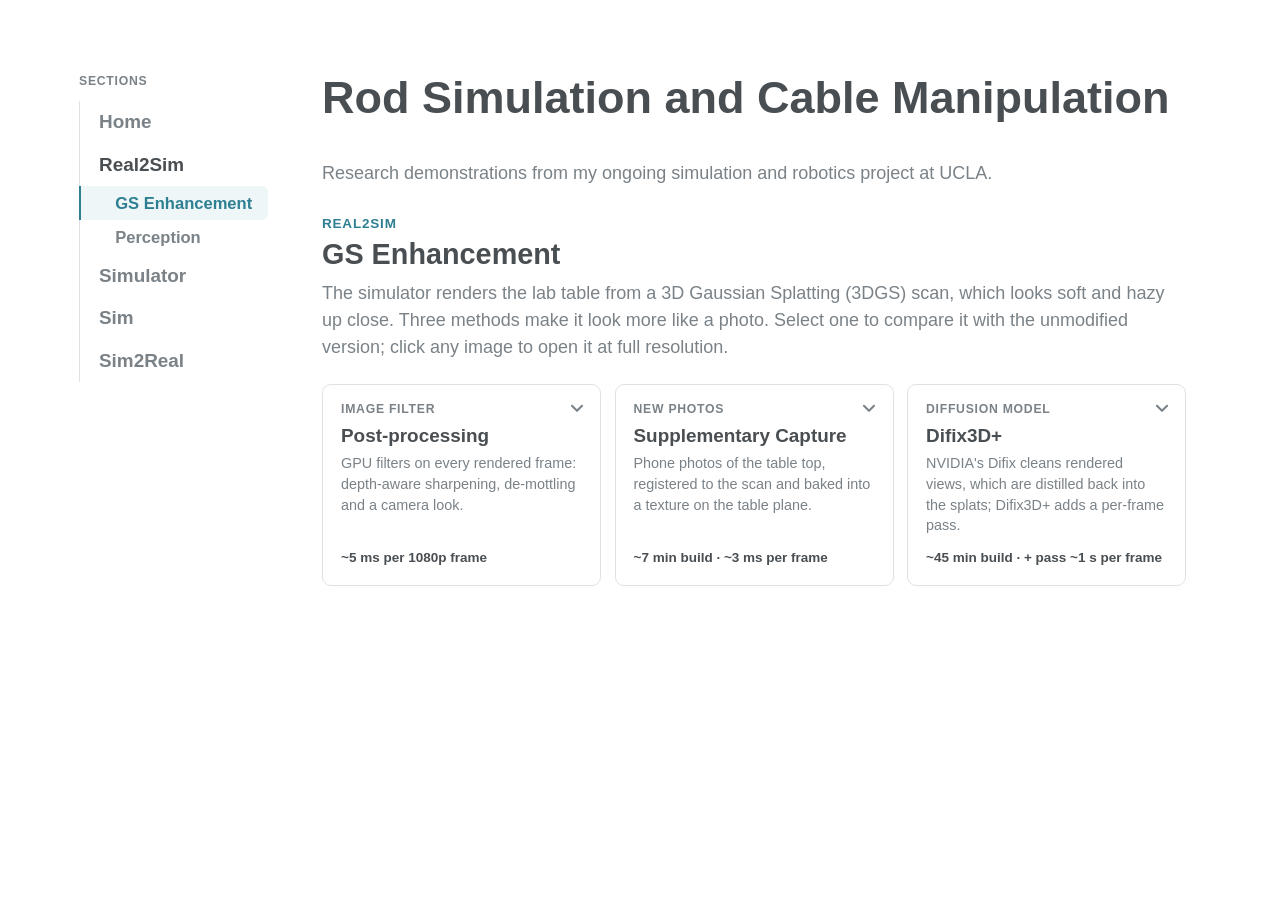
==== gs-enhancement.html @ 7d69ea5a "Perception > Track; Overview links for routing, Perception and 图片增强 Perception: all of its videos si" ====
<!doctype html>
<html lang="en">
<head>
  <meta charset="utf-8">
  <meta name="viewport" content="width=device-width, initial-scale=1">
  <title>GS Enhancement · Rod Simulation and Cable Manipulation</title>
  <meta name="description" content="Research demonstrations from an ongoing simulation and robotics project at UCLA.">
  <meta name="robots" content="noindex, nofollow">
  <link rel="icon" type="image/svg+xml" href="https://yukunethanzhou.github.io/images/favicon.svg">
  <link rel="icon" type="image/png" sizes="32x32" href="https://yukunethanzhou.github.io/images/favicon-32x32.png">
  <link rel="stylesheet" href="site.css">
  <style>
    .gs-opt__intro {
      margin: 0 0 1.25rem;
      color: var(--text-light);
    }

    .gs-opt__methods {
      display: grid;
      grid-template-columns: repeat(3, minmax(0, 1fr));
      gap: 0.75rem;
    }

    .gs-opt__method {
      position: relative;
      display: flex;
      flex-direction: column;
      align-items: flex-start;
      gap: 0.3rem;
      padding: 0.85rem 1rem 0.95rem;
      color: inherit;
      font: inherit;
      text-align: left;
      background: var(--bg);
      border: 1px solid var(--line);
      border-radius: 0.5rem;
      cursor: pointer;
      transition: border-color 0.15s ease, background-color 0.15s ease, box-shadow 0.15s ease;
    }

    .gs-opt__method:hover {
      border-color: var(--line-strong);
    }

    .gs-opt__method:focus-visible {
      outline: 2px solid var(--accent);
      outline-offset: 2px;
    }

    .gs-opt__method[aria-expanded="true"] {
      background: var(--accent-soft);
      border-color: var(--accent);
      box-shadow: inset 0 0 0 1px var(--accent);
    }

    .gs-opt__kicker {
      padding-right: 1.5rem;
      color: var(--text-light);
      font-size: 0.68rem;
      font-weight: 600;
      letter-spacing: 0.06em;
      text-transform: uppercase;
    }

    .gs-opt__name {
      font-size: 1.05rem;
      font-weight: 700;
      line-height: 1.25;
    }

    .gs-opt__desc {
      color: var(--text-light);
      font-size: 0.8rem;
      line-height: 1.45;
    }

    .gs-opt__cost {
      margin-top: auto;
      padding-top: 0.35rem;
      font-size: 0.75rem;
      font-weight: 600;
    }

    .gs-opt__chevron {
      position: absolute;
      top: 0.8rem;
      right: 0.8rem;
      width: 1rem;
      height: 1rem;
      color: var(--text-light);
      transition: transform 0.2s ease;
    }

    .gs-opt__method[aria-expanded="true"] .gs-opt__chevron {
      color: var(--accent);
      transform: rotate(180deg);
    }

    .gs-opt__panel[hidden] {
      display: none;
    }

    .gs-opt__panel h3 {
      margin: 1.75rem 0 0.5rem;
      font-size: 1.15rem;
      line-height: 1.3;
    }

    .gs-opt__lead {
      margin: 0 0 0.75rem;
      font-size: 0.9rem;
    }

    .gs-opt__facts {
      display: flex;
      flex-wrap: wrap;
      gap: 0.4rem;
      margin: 0 0 1.5rem;
      padding: 0;
      list-style: none;
    }

    .gs-opt__facts li {
      padding: 0.1rem 0.6rem;
      font-size: 0.75rem;
      border: 1px solid var(--line);
      border-radius: 999px;
    }

    .cmp {
      margin: 0 0 2rem;
    }

    .cmp__head {
      display: grid;
      grid-template-columns: repeat(var(--cols, 2), minmax(0, 1fr));
      column-gap: var(--gap, 0);
      margin-bottom: 0.4rem;
    }

    .cmp__head > span {
      padding-bottom: 0.3rem;
      font-size: 0.75rem;
      font-weight: 600;
      line-height: 1.3;
      text-align: center;
      border-bottom: 2px solid var(--accent);
    }

    .cmp__head > .is-base {
      color: var(--text-light);
      border-bottom-color: var(--line-strong);
    }

    .cmp__head--sticky {
      position: sticky;
      top: var(--sticky-offset);
      z-index: 1;
      padding-top: 0.5rem;
      background: var(--bg);
    }

    .cmp__zoom + .cmp__head {
      margin-top: 0.9rem;
    }

    .cmp__zoom {
      display: block;
      cursor: zoom-in;
    }

    .cmp__zoom img {
      display: block;
      width: 100%;
      height: auto;
      border: 1px solid var(--border);
      border-radius: 0.35rem;
      background: var(--border);
    }

    .cmp__row-title {
      margin: 1rem 0 0.35rem;
      font-size: 0.85rem;
      font-weight: 600;
    }

    .cmp figcaption {
      margin-top: 0.55rem;
      color: var(--text-light);
      font-size: 0.82rem;
      line-height: 1.45;
    }

    @media (max-width: 599px) {
      .gs-opt__methods {
        gap: 0.5rem;
      }

      .gs-opt__method {
        align-items: center;
        gap: 0.35rem;
        padding: 0.7rem 0.4rem 0.55rem;
        text-align: center;
      }

      .gs-opt__kicker,
      .gs-opt__desc,
      .gs-opt__cost {
        display: none;
      }

      .gs-opt__name {
        margin: auto 0;
        font-size: 0.85rem;
      }

      .gs-opt__chevron {
        position: static;
      }

      .cmp__head > span {
        font-size: 0.68rem;
      }
    }
  </style>
</head>
<body>
  <div class="site-bar">
    <button type="button" class="site-bar__menu" aria-controls="site-nav" aria-expanded="false" aria-label="Open sections">
      <svg viewBox="0 0 20 20" aria-hidden="true" focusable="false"><path d="M3 5.5h14M3 10h14M3 14.5h14" fill="none" stroke="currentColor" stroke-width="1.8" stroke-linecap="round"/></svg>
    </button>
    <span class="site-bar__title">GS Enhancement</span>
  </div>
  <div class="site-scrim"></div>

  <div class="standalone-project">
    <nav class="site-nav" id="site-nav" aria-label="Sections">
      <div class="site-nav__head">
        <span class="site-nav__label">Sections</span>
        <button type="button" class="site-nav__close" aria-label="Close sections">
          <svg viewBox="0 0 20 20" aria-hidden="true" focusable="false"><path d="M5 5l10 10M15 5L5 15" fill="none" stroke="currentColor" stroke-width="1.8" stroke-linecap="round"/></svg>
        </button>
      </div>
      <ul class="site-nav__list">
        <li><a class="site-nav__link" href="index.html">Home</a></li>
        <li>
          <a class="site-nav__link is-active" href="gs-enhancement.html">Real2Sim</a>
          <ul class="site-nav__sub">
            <li><a class="site-nav__link site-nav__link--sub" href="gs-enhancement.html" aria-current="page">GS Enhancement</a></li>
            <li><a class="site-nav__link site-nav__link--sub" href="perception.html">Perception</a></li>
          </ul>
        </li>
        <li><a class="site-nav__link" href="simulator.html">Simulator</a></li>
        <li><a class="site-nav__link" href="sim.html">Sim</a></li>
        <li><a class="site-nav__link" href="sim2real.html">Sim2Real</a></li>
      </ul>
    </nav>

    <main id="main">
      <header class="standalone-project__header">
        <h1>Rod Simulation and Cable Manipulation</h1>
      </header>

      <p class="media-page__intro">Research demonstrations from my ongoing simulation and robotics project at UCLA.</p>

      <section class="page-section gs-opt" id="gs-optimization" aria-labelledby="gs-opt-title">
        <p class="page-section__kicker">Real2Sim</p>
        <h2 class="page-section__title" id="gs-opt-title">GS Enhancement</h2>
        <p class="gs-opt__intro">The simulator renders the lab table from a 3D Gaussian Splatting (3DGS) scan, which looks soft and hazy up close. Three methods make it look more like a photo. Select one to compare it with the unmodified version; click any image to open it at full resolution.</p>

        <div class="gs-opt__methods">
          <button type="button" class="gs-opt__method" id="gs-opt-postfx-tab" aria-expanded="false" aria-controls="gs-opt-postfx">
            <span class="gs-opt__kicker">Image filter</span>
            <span class="gs-opt__name">Post-processing</span>
            <span class="gs-opt__desc">GPU filters on every rendered frame: depth-aware sharpening, de-mottling and a camera look.</span>
            <span class="gs-opt__cost">~5 ms per 1080p frame</span>
            <svg class="gs-opt__chevron" viewBox="0 0 16 16" aria-hidden="true" focusable="false"><path d="M3.5 6l4.5 4.5L12.5 6" fill="none" stroke="currentColor" stroke-width="1.8" stroke-linecap="round" stroke-linejoin="round"/></svg>
          </button>

          <button type="button" class="gs-opt__method" id="gs-opt-capture-tab" aria-expanded="false" aria-controls="gs-opt-capture">
            <span class="gs-opt__kicker">New photos</span>
            <span class="gs-opt__name">Supplementary Capture</span>
            <span class="gs-opt__desc">Phone photos of the table top, registered to the scan and baked into a texture on the table plane.</span>
            <span class="gs-opt__cost">~7 min build · ~3 ms per frame</span>
            <svg class="gs-opt__chevron" viewBox="0 0 16 16" aria-hidden="true" focusable="false"><path d="M3.5 6l4.5 4.5L12.5 6" fill="none" stroke="currentColor" stroke-width="1.8" stroke-linecap="round" stroke-linejoin="round"/></svg>
          </button>

          <button type="button" class="gs-opt__method" id="gs-opt-difix-tab" aria-expanded="false" aria-controls="gs-opt-difix">
            <span class="gs-opt__kicker">Diffusion model</span>
            <span class="gs-opt__name">Difix3D+</span>
            <span class="gs-opt__desc">NVIDIA's Difix cleans rendered views, which are distilled back into the splats; Difix3D+ adds a per-frame pass.</span>
            <span class="gs-opt__cost">~45 min build · + pass ~1 s per frame</span>
            <svg class="gs-opt__chevron" viewBox="0 0 16 16" aria-hidden="true" focusable="false"><path d="M3.5 6l4.5 4.5L12.5 6" fill="none" stroke="currentColor" stroke-width="1.8" stroke-linecap="round" stroke-linejoin="round"/></svg>
          </button>
        </div>

        <div class="gs-opt__panel" id="gs-opt-postfx" role="region" aria-labelledby="gs-opt-postfx-title" hidden>
          <h3 id="gs-opt-postfx-title">Post-processing vs. original render</h3>
          <p class="gs-opt__lead">A GPU chain runs on each rendered frame: multi-band sharpening scaled by per-pixel depth, smoothing of low-contrast splat mottling, then a tone curve, vignette, slight chromatic aberration and sensor noise. Occlusion edges are protected and depth is untouched; with the filter off, the output is bit-identical to the original renderer. It cannot add detail the scan never captured, so keyboard lettering stays blurry.</p>
          <ul class="gs-opt__facts">
            <li>~4–5 ms per 1080p frame</li>
            <li>Presets: photo, crisp, neutral</li>
            <li>Scene data unchanged</li>
          </ul>

          <figure class="cmp">
            <div class="cmp__head" style="--cols: 3; --gap: 0.33%">
              <span class="is-base">Original render</span>
              <span>Photo preset (default)</span>
              <span>Crisp preset (sharpening only)</span>
            </div>
            <a class="cmp__zoom" href="images/gs-optimization/postfx-crops-2x.webp" target="_blank" rel="noopener" title="Open full resolution">
              <img src="images/gs-optimization/postfx-crops-2x.webp" width="1812" height="1378" loading="lazy" decoding="async" alt="2x crops of the keyboard, an arm base, a mat corner and the desk mat in three columns: original render, photo preset, crisp preset.">
            </a>
            <figcaption>2× crops: keyboard, arm base and cables, mat corner with the mouse, desk mat.</figcaption>
          </figure>

          <figure class="cmp">
            <div class="cmp__head">
              <span class="is-base">Original render</span>
              <span>Photo preset</span>
            </div>
            <a class="cmp__zoom" href="images/gs-optimization/postfx-left-arm-split.webp" target="_blank" rel="noopener" title="Open full resolution">
              <img src="images/gs-optimization/postfx-left-arm-split.webp" width="960" height="720" loading="lazy" decoding="async" alt="Left-arm camera frame split down the middle: original render on the left half, photo preset on the right half.">
            </a>
            <figcaption>Left-arm camera, one frame split down the middle.</figcaption>
          </figure>
        </div>

        <div class="gs-opt__panel" id="gs-opt-capture" role="region" aria-labelledby="gs-opt-capture-title" hidden>
          <h3 id="gs-opt-capture-title">Supplementary capture vs. original scan</h3>
          <p class="gs-opt__lead">In the scan, the table top is a 1–3 cm layer of semi-transparent splats, so it looks hazy from every angle. Four new phone photos of the table were registered to the scan and stitched into a texture on the physical table plane, with the arms, monitor and mouse masked out. The texture replaces about 120,000 haze splats, and the table depth now matches the collision plane (the scan sat about 4 mm low). Objects on the table still come from the scan, and the ~17% of the table no photo saw (under the arms, in front of the monitor) is filled smoothly. Cables appear where they lay when the photos were taken, not where they were during the scan.</p>
          <ul class="gs-opt__facts">
            <li>4 phone photos</li>
            <li>0.5 mm per texel</li>
            <li>~1 mm alignment to the scan</li>
            <li>~2.7 ms per frame</li>
          </ul>

          <figure class="cmp">
            <div class="cmp__head cmp__head--sticky">
              <span class="is-base">Original scan</span>
              <span>Photo table texture</span>
            </div>
            <p class="cmp__row-title">Pole camera over the arm workspace</p>
            <a class="cmp__zoom" href="images/gs-optimization/capture-pole-camera.webp" target="_blank" rel="noopener" title="Open full resolution">
              <img src="images/gs-optimization/capture-pole-camera.webp" width="2560" height="720" loading="lazy" decoding="async" alt="Pole camera view of the table: original scan on the left, photo table texture on the right.">
            </a>
            <p class="cmp__row-title">Oblique close-up of the desk mat</p>
            <a class="cmp__zoom" href="images/gs-optimization/capture-mat-oblique.webp" target="_blank" rel="noopener" title="Open full resolution">
              <img src="images/gs-optimization/capture-mat-oblique.webp" width="2560" height="800" loading="lazy" decoding="async" alt="Oblique close-up of the desk mat: original scan on the left, photo table texture on the right.">
            </a>
            <p class="cmp__row-title">Close-up of the left white board</p>
            <a class="cmp__zoom" href="images/gs-optimization/capture-left-board.webp" target="_blank" rel="noopener" title="Open full resolution">
              <img src="images/gs-optimization/capture-left-board.webp" width="2560" height="800" loading="lazy" decoding="async" alt="Close-up of the left white board: original scan on the left, photo table texture on the right.">
            </a>
            <p class="cmp__row-title">Left-arm camera</p>
            <a class="cmp__zoom" href="images/gs-optimization/capture-left-arm.webp" target="_blank" rel="noopener" title="Open full resolution">
              <img src="images/gs-optimization/capture-left-arm.webp" width="1920" height="720" loading="lazy" decoding="async" alt="Left-arm camera view: original scan on the left, photo table texture on the right.">
            </a>
            <p class="cmp__row-title">Front view from 1.3 m</p>
            <a class="cmp__zoom" href="images/gs-optimization/capture-front.webp" target="_blank" rel="noopener" title="Open full resolution">
              <img src="images/gs-optimization/capture-front.webp" width="2400" height="800" loading="lazy" decoding="async" alt="Front view of the table from 1.3 m: original scan on the left, photo table texture on the right.">
            </a>
            <figcaption>Same camera and render settings in each pair.</figcaption>
          </figure>
        </div>

        <div class="gs-opt__panel" id="gs-opt-difix" role="region" aria-labelledby="gs-opt-difix-title" hidden>
          <h3 id="gs-opt-difix-title">Difix3D and Difix3D+ vs. original scan</h3>
          <p class="gs-opt__lead">There are no source photos for this scan, so NVIDIA's Difix, a single-step diffusion model that removes rendering artifacts, works on rendered views instead. 384 views along the real scanner path and over the table were rendered, fixed with Difix and distilled back into the splats over four rounds, with depth held to the original scan. The result, Difix3D, is a new splat set that still renders in real time. Difix3D+ runs Difix once more on each final frame, which only works offline. Both look much cleaner, but the added detail is generated rather than measured: small lettering such as the “Lenovo” logo gets rewritten.</p>
          <ul class="gs-opt__facts">
            <li>738,669 → 1,028,126 splats</li>
            <li>1080p render 20.9 → 25.5 ms</li>
            <li>~45 min distillation</li>
            <li>Difix3D+ ~1 s per frame</li>
          </ul>

          <figure class="cmp">
            <div class="cmp__head" style="--cols: 3">
              <span class="is-base">Original scan</span>
              <span>Difix3D (distilled splats)</span>
              <span>Difix3D+ (+ per-frame Difix)</span>
            </div>
            <a class="cmp__zoom" href="images/gs-optimization/difix3d-sim-left-arm.webp" target="_blank" rel="noopener" title="Open full resolution">
              <img src="images/gs-optimization/difix3d-sim-left-arm.webp" width="2880" height="720" loading="lazy" decoding="async" alt="Left-arm camera in the simulator with the URDF arm, three columns: original scan, Difix3D, Difix3D+.">
            </a>
            <figcaption>Left-arm camera in the simulator renderer, with the same URDF arm in all three.</figcaption>
          </figure>

          <figure class="cmp">
            <div class="cmp__head">
              <span class="is-base">Original scan</span>
              <span>Difix3D after 3 rounds (white specks)</span>
            </div>
            <a class="cmp__zoom" href="images/gs-optimization/difix3d-mat-top.webp" target="_blank" rel="noopener" title="Open full resolution">
              <img src="images/gs-optimization/difix3d-mat-top.webp" width="1200" height="350" loading="lazy" decoding="async" alt="Desk mat from the pole camera: original scan, and Difix3D after three rounds with white specks on the mat.">
            </a>
            <div class="cmp__head">
              <span>Difix3D final (round 4, specks removed)</span>
              <span>Difix3D+ final</span>
            </div>
            <a class="cmp__zoom" href="images/gs-optimization/difix3d-mat-bottom.webp" target="_blank" rel="noopener" title="Open full resolution">
              <img src="images/gs-optimization/difix3d-mat-bottom.webp" width="1200" height="350" loading="lazy" decoding="async" alt="Desk mat from the pole camera: final Difix3D with the specks removed, and final Difix3D+.">
            </a>
            <figcaption>Desk mat from the pole camera. Difix turned scan noise on the black mat into white specks; a fourth round removes them.</figcaption>
          </figure>

          <figure class="cmp">
            <div class="cmp__head">
              <span class="is-base">Original scan</span>
              <span>Difix 2D (per image)</span>
            </div>
            <a class="cmp__zoom" href="images/gs-optimization/difix3d-keyboard-top.webp" target="_blank" rel="noopener" title="Open full resolution">
              <img src="images/gs-optimization/difix3d-keyboard-top.webp" width="1200" height="340" loading="lazy" decoding="async" alt="Monitor and keyboard: original scan, and Difix applied to the rendered image alone.">
            </a>
            <div class="cmp__head">
              <span>Difix3D (final splats)</span>
              <span>Difix3D+ (final)</span>
            </div>
            <a class="cmp__zoom" href="images/gs-optimization/difix3d-keyboard-bottom.webp" target="_blank" rel="noopener" title="Open full resolution">
              <img src="images/gs-optimization/difix3d-keyboard-bottom.webp" width="1200" height="340" loading="lazy" decoding="async" alt="Monitor and keyboard: Difix3D final splats, and Difix3D+.">
            </a>
            <figcaption>Monitor and keyboard: cleaner and sharper, but the “Lenovo” logo is rewritten.</figcaption>
          </figure>
        </div>
      </section>
    </main>
  </div>

  <script src="site.js"></script>
  <script>
    (function () {
      var buttons = Array.prototype.slice.call(document.querySelectorAll(".gs-opt__method"));

      buttons.forEach(function (button) {
        button.addEventListener("click", function () {
          var opening = button.getAttribute("aria-expanded") !== "true";

          buttons.forEach(function (other) {
            var open = opening && other === button;
            other.setAttribute("aria-expanded", open ? "true" : "false");
            document.getElementById(other.getAttribute("aria-controls")).hidden = !open;
          });
        });
      });

      // a link to one method (gs-enhancement.html#gs-opt-difix, from the Home overview) opens its panel
      var panel = location.hash && document.getElementById(location.hash.slice(1));
      var opener = panel && document.querySelector('.gs-opt__method[aria-controls="' + panel.id + '"]');
      if (opener) {
        opener.click();
        // jump there like a normal anchor; the page's smooth scrolling can stall while it is still loading
        var root = document.documentElement;
        root.style.scrollBehavior = "auto";
        panel.scrollIntoView();
        root.style.scrollBehavior = "";
      }
    })();
  </script>
</body>
</html>
---- site.css ----
/* Shared by every page of the site. */

:root {
  --text: #494e52;
  --text-light: #7a8288;
  --border: #f2f3f3;
  --bg: #fff;
  --line: #dfe2e4;
  --line-strong: #b9bec2;
  --accent: #2f7f93;
  --accent-soft: #eef6f8;
  --scrim: rgba(29, 31, 33, 0.4);
  --sticky-offset: 0px;
}

@media (prefers-color-scheme: dark) {
  :root {
    --text: #e2e4e6;
    --text-light: #a0a6ab;
    --border: #3a3f44;
    --bg: #1d1f21;
    --line: #34393e;
    --line-strong: #565d63;
    --accent: #52adc8;
    --accent-soft: #1e3138;
    --scrim: rgba(0, 0, 0, 0.6);
  }
}

*,
*::before,
*::after {
  box-sizing: border-box;
}

html {
  font-size: 16px;
  -webkit-text-size-adjust: 100%;
  /* short and long pages keep the same width, so the sidebar does not jump between pages */
  scrollbar-gutter: stable;
}

@media (min-width: 768px) {
  html {
    font-size: 18px;
  }
}

@media (prefers-reduced-motion: no-preference) {
  html {
    scroll-behavior: smooth;
  }
}

body {
  margin: 0;
  color: var(--text);
  background: var(--bg);
  font-family: -apple-system, ".SFNSText-Regular", "San Francisco", "Roboto", "Segoe UI", "Helvetica Neue", "Lucida Grande", Arial, sans-serif;
  line-height: 1.5;
}

[id] {
  scroll-margin-top: calc(var(--sticky-offset) + 1rem);
}

.standalone-project {
  width: calc(100% - 2rem);
  max-width: 64rem;
  margin: 0 auto;
  padding: 4rem 0;
}

.standalone-project__header,
.media-page__intro,
.media-gallery,
.page-section {
  max-width: 48rem;
  margin-right: auto;
  margin-left: auto;
}

.standalone-project__header {
  margin-bottom: 2rem;
}

.standalone-project__header h1 {
  margin: 0;
  font-size: 2.5rem;
  line-height: 1.15;
}

.media-page__intro {
  margin-top: 0;
  margin-bottom: 1.5rem;
  color: var(--text-light);
}

.page-section__kicker {
  margin: 0 0 0.15rem;
  color: var(--accent);
  font-size: 0.75rem;
  font-weight: 700;
  letter-spacing: 0.06em;
  text-transform: uppercase;
}

.page-section__title {
  margin: 0 0 0.5rem;
  font-size: 1.6rem;
  line-height: 1.2;
}

/* a titled group of media inside a page's section (e.g. Sim > Post Wrap) */

.page-subsection {
  margin: 1.5rem 0 1.25rem;
}

.page-subsection__title {
  margin: 0 0 0.9rem;
  padding-bottom: 0.35rem;
  font-size: 1.25rem;
  line-height: 1.3;
  border-bottom: 1px solid var(--line);
}

.page-subsection__lead {
  margin: -0.4rem 0 0.9rem;
  font-size: 0.95rem;
}

/* a short titled list of working notes above a subsection's media (e.g. Sim > Post Wrap > Control) */
.page-notes {
  margin: -0.2rem 0 1.25rem;
  padding-left: 0.9rem;
  font-size: 0.95rem;
  border-left: 3px solid var(--line);
}

.page-notes__title {
  margin: 0 0 0.15rem;
  font-weight: 700;
}

.page-notes ul {
  margin: 0;
  padding-left: 1.3rem;
}

.page-notes li {
  margin: 0.1rem 0;
}

.page-notes li::marker {
  color: var(--text-light);
}

/* two videos per row; a wide item (a chart, a synced comparison) takes the whole row */
.media-gallery {
  display: grid;
  grid-template-columns: repeat(2, minmax(0, 1fr));
  column-gap: 1.25rem;
  align-items: start;
}

.media-gallery__item {
  margin: 0 0 1.5rem;
}

.media-gallery__item--wide {
  grid-column: 1 / -1;
}

@media (max-width: 599px) {
  .media-gallery {
    grid-template-columns: minmax(0, 1fr);
  }
}

.media-gallery__item figcaption {
  margin-top: 0.45rem;
  font-size: 0.85rem;
  font-weight: 600;
  line-height: 1.4;
}

.media-gallery__media img {
  display: block;
  width: 100%;
  height: auto;
  border: 1px solid var(--border);
  border-radius: 0.35rem;
  background: var(--border);
}

.media-gallery__media video {
  display: block;
  width: 100%;
  height: auto;
  object-fit: contain;
  border: 1px solid var(--border);
  border-radius: 0.35rem;
  background: #000;
}

/* Section nav: a sidebar on wide screens, a drawer opened from the top bar on narrow ones. */

.site-nav__head {
  display: flex;
  align-items: center;
  justify-content: space-between;
  margin-bottom: 0.6rem;
}

.site-nav__label {
  color: var(--text-light);
  font-size: 0.68rem;
  font-weight: 600;
  letter-spacing: 0.06em;
  text-transform: uppercase;
}

.site-nav__list {
  margin: 0;
  padding: 0;
  list-style: none;
  border-left: 1px solid var(--line);
}

.site-nav__link {
  display: block;
  margin-left: -1px;
  padding: 0.5rem 0.75rem 0.5rem 1rem;
  color: var(--text-light);
  font-size: 1.05rem;
  font-weight: 700;
  line-height: 1.3;
  text-decoration: none;
  border-left: 2px solid transparent;
  border-radius: 0 0.35rem 0.35rem 0;
  transition: color 0.15s ease, border-color 0.15s ease, background-color 0.15s ease;
}

.site-nav__link:hover {
  color: var(--text);
  border-left-color: var(--line-strong);
}

.site-nav__link[aria-current="page"] {
  color: var(--accent);
  background: var(--accent-soft);
  border-left-color: var(--accent);
}

/* a category whose sub-page is open */
.site-nav__link.is-active {
  color: var(--text);
}

.site-nav__sub {
  margin: 0;
  padding: 0;
  list-style: none;
}

.site-nav__link--sub {
  padding: 0.35rem 0.75rem 0.35rem 1.9rem;
  font-size: 0.92rem;
  font-weight: 600;
}

.site-nav__link:focus-visible,
.site-nav__close:focus-visible,
.site-bar__menu:focus-visible {
  outline: 2px solid var(--accent);
  outline-offset: 2px;
}

.site-nav__close,
.site-bar__menu {
  display: inline-flex;
  align-items: center;
  justify-content: center;
  width: 2.25rem;
  height: 2.25rem;
  padding: 0;
  color: var(--text);
  background: none;
  border: 0;
  border-radius: 0.35rem;
  cursor: pointer;
}

.site-nav__close:hover,
.site-bar__menu:hover {
  background: var(--accent-soft);
}

.site-nav__close svg,
.site-bar__menu svg {
  width: 1.25rem;
  height: 1.25rem;
}

.site-bar,
.site-scrim,
.site-nav__close {
  display: none;
}

@media (min-width: 900px) {
  .standalone-project {
    display: grid;
    grid-template-columns: 10.5rem minmax(0, 48rem);
    align-items: start;
    justify-content: center;
    column-gap: 3rem;
  }

  .site-nav {
    position: sticky;
    top: 4rem;
  }
}

@media (max-width: 899px) {
  :root {
    --sticky-offset: 3rem;
  }

  .site-bar {
    position: sticky;
    top: 0;
    z-index: 10;
    display: flex;
    align-items: center;
    gap: 0.4rem;
    height: 3rem;
    padding: 0 1rem 0 0.5rem;
    background: var(--bg);
    border-bottom: 1px solid var(--line);
  }

  .site-bar__title {
    overflow: hidden;
    font-size: 0.95rem;
    font-weight: 700;
    white-space: nowrap;
    text-overflow: ellipsis;
  }

  .standalone-project {
    padding-top: 2rem;
  }

  .site-nav {
    position: fixed;
    top: 0;
    bottom: 0;
    left: 0;
    z-index: 30;
    width: min(18rem, 82vw);
    padding: 0.375rem 1rem 1.5rem;
    overflow-y: auto;
    background: var(--bg);
    border-right: 1px solid var(--line);
    visibility: hidden;
    transform: translateX(-100%);
    transition: transform 0.2s ease, visibility 0s linear 0.2s;
  }

  .site-nav__head {
    margin-bottom: 1rem;
  }

  .site-nav__close {
    display: inline-flex;
  }

  .nav-open {
    overflow: hidden;
  }

  .nav-open .site-nav {
    visibility: visible;
    transform: none;
    transition: transform 0.2s ease;
  }

  .nav-open .site-scrim {
    position: fixed;
    top: 0;
    right: 0;
    bottom: 0;
    left: 0;
    z-index: 20;
    display: block;
    background: var(--scrim);
  }
}

@media (prefers-reduced-motion: reduce) {
  .site-nav,
  .nav-open .site-nav {
    transition: none;
  }
}

@media (max-width: 767px) {
  .standalone-project {
    padding-bottom: 2.5rem;
  }

  .standalone-project__header h1 {
    font-size: 1.8rem;
  }
}
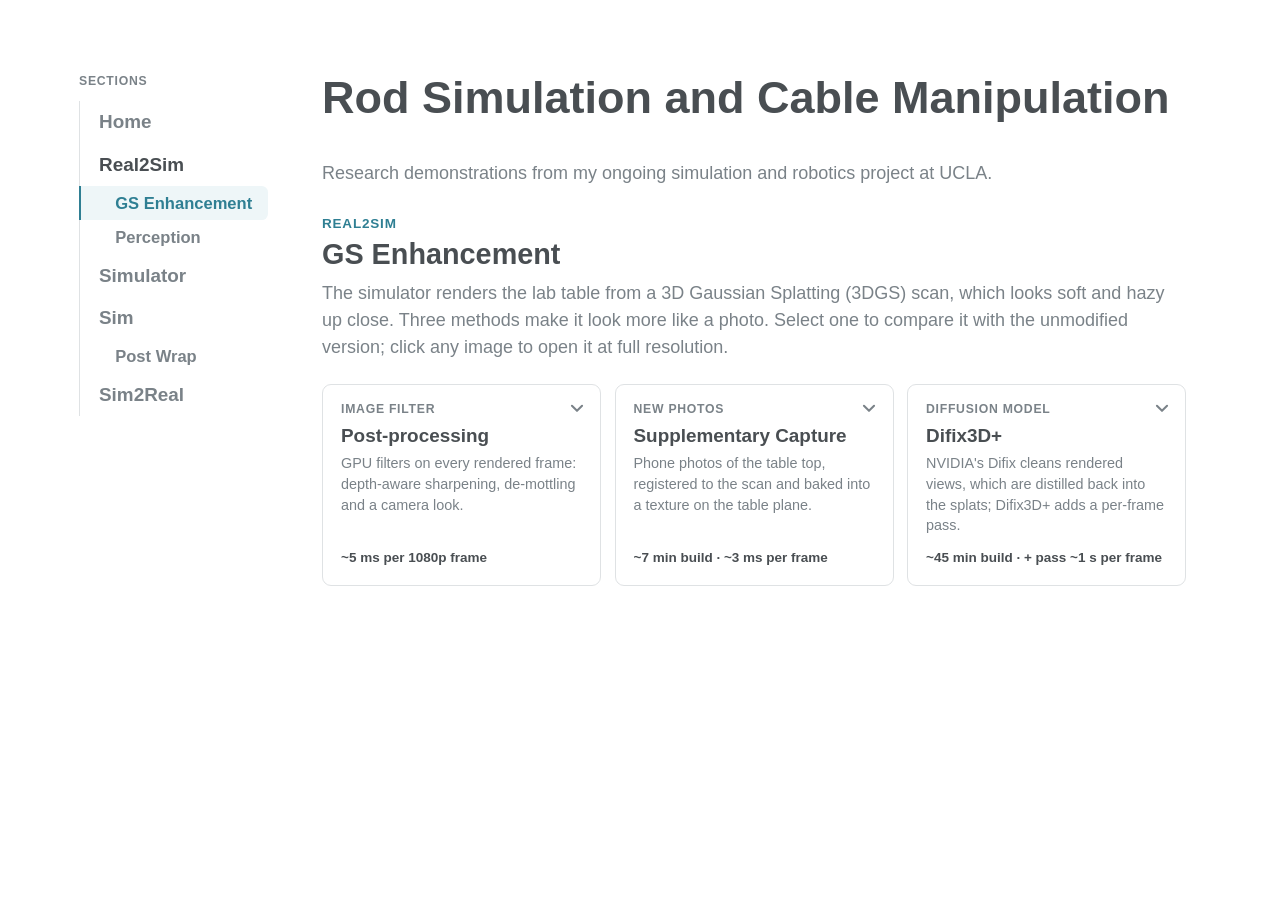
==== commit bd124ad5: "New Sim > Post Wrap page: MPC and NN post-wrap.html is a sub-page of Sim in every page's menu. MPC: " ====
--- a/gs-enhancement.html
+++ b/gs-enhancement.html
@@ -251,7 +251,12 @@
           </ul>
         </li>
         <li><a class="site-nav__link" href="simulator.html">Simulator</a></li>
-        <li><a class="site-nav__link" href="sim.html">Sim</a></li>
+        <li>
+          <a class="site-nav__link" href="sim.html">Sim</a>
+          <ul class="site-nav__sub">
+            <li><a class="site-nav__link site-nav__link--sub" href="post-wrap.html">Post Wrap</a></li>
+          </ul>
+        </li>
         <li><a class="site-nav__link" href="sim2real.html">Sim2Real</a></li>
       </ul>
     </nav>
--- a/site.css
+++ b/site.css
@@ -154,6 +154,86 @@
 
 .page-notes li::marker {
   color: var(--text-light);
+}
+
+/* longer notes as prose: headings, short paragraphs, lists, code names and figures (e.g. Post Wrap > NN) */
+.page-prose {
+  font-size: 0.95rem;
+  line-height: 1.65;
+}
+
+.page-prose h4 {
+  margin: 1.75rem 0 0.5rem;
+  font-size: 1.1rem;
+  line-height: 1.3;
+}
+
+.page-prose h4:first-child {
+  margin-top: 0;
+}
+
+.page-prose h5 {
+  margin: 1.2rem 0 0.3rem;
+  font-size: 0.95rem;
+  line-height: 1.4;
+}
+
+.page-prose p {
+  margin: 0 0 0.75rem;
+}
+
+.page-prose ul {
+  margin: 0 0 0.85rem;
+  padding-left: 1.3rem;
+}
+
+.page-prose li > ul {
+  margin: 0.1rem 0 0.2rem;
+}
+
+.page-prose li {
+  margin: 0.15rem 0;
+}
+
+.page-prose li::marker {
+  color: var(--text-light);
+}
+
+.page-prose code {
+  padding: 0.05em 0.3em;
+  font-family: ui-monospace, SFMono-Regular, Consolas, "Liberation Mono", monospace;
+  font-size: 0.86em;
+  background: var(--border);
+  border-radius: 0.2rem;
+}
+
+/* the notes' coloured labels: a section label (训练, 修改 ...) and a term being explained */
+.page-prose__label {
+  color: var(--accent);
+  font-style: italic;
+  font-weight: 600;
+}
+
+p.page-prose__label {
+  margin-bottom: 0.25rem;
+}
+
+.page-prose__term {
+  font-weight: 700;
+}
+
+.page-prose__figure {
+  margin: 0.5rem 0 1rem;
+}
+
+.page-prose__figure img {
+  display: block;
+  width: 100%;
+  max-width: 38rem;
+  height: auto;
+  background: #fff;
+  border: 1px solid var(--line);
+  border-radius: 0.35rem;
 }
 
 /* two videos per row; a wide item (a chart, a synced comparison) takes the whole row */
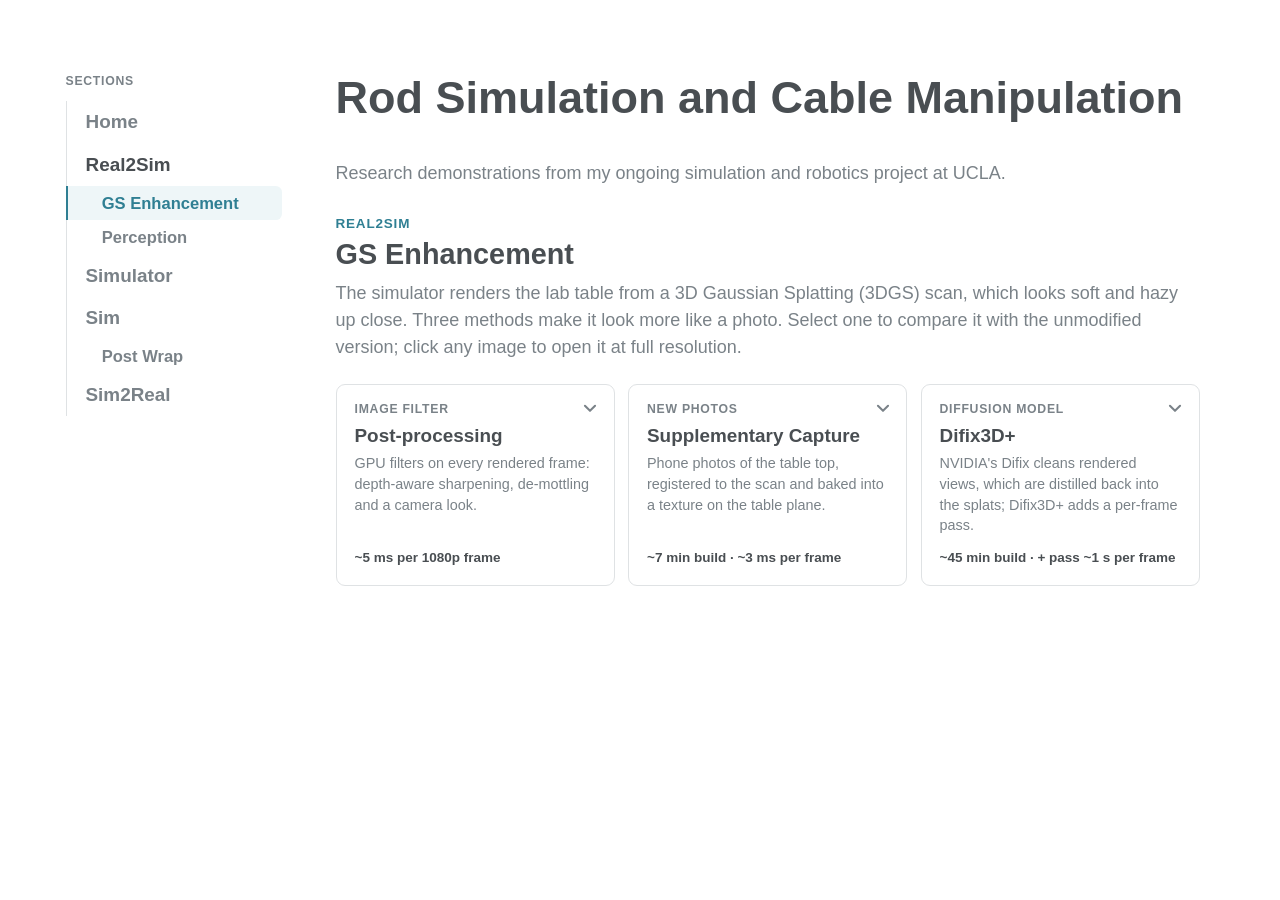
==== commit 33b2af79: "Post Wrap: NN renamed Imitation Learning; its sections in the menu The NN section of post-wrap.html " ====
--- a/gs-enhancement.html
+++ b/gs-enhancement.html
@@ -254,7 +254,13 @@
         <li>
           <a class="site-nav__link" href="sim.html">Sim</a>
           <ul class="site-nav__sub">
-            <li><a class="site-nav__link site-nav__link--sub" href="post-wrap.html">Post Wrap</a></li>
+            <li>
+              <a class="site-nav__link site-nav__link--sub" href="post-wrap.html">Post Wrap</a>
+              <ul class="site-nav__sub site-nav__sub--deep">
+                <li><a class="site-nav__link site-nav__link--deep" href="post-wrap.html#mpc">MPC</a></li>
+                <li><a class="site-nav__link site-nav__link--deep" href="post-wrap.html#imitation-learning">Imitation Learning</a></li>
+              </ul>
+            </li>
           </ul>
         </li>
         <li><a class="site-nav__link" href="sim2real.html">Sim2Real</a></li>
--- a/site.css
+++ b/site.css
@@ -347,6 +347,21 @@
 .site-nav__link--sub {
   padding: 0.35rem 0.75rem 0.35rem 1.9rem;
   font-size: 0.92rem;
+  font-weight: 600;
+}
+
+/* a sub-page's own sections (Post Wrap > MPC ...), shown only while that sub-page is open */
+.site-nav__sub--deep {
+  display: none;
+}
+
+.site-nav__link[aria-current="page"] + .site-nav__sub--deep {
+  display: block;
+}
+
+.site-nav__link--deep {
+  padding: 0.25rem 0.5rem 0.25rem 2.6rem;
+  font-size: 0.85rem;
   font-weight: 600;
 }
 
@@ -392,7 +407,7 @@
 @media (min-width: 900px) {
   .standalone-project {
     display: grid;
-    grid-template-columns: 10.5rem minmax(0, 48rem);
+    grid-template-columns: 12rem minmax(0, 48rem);
     align-items: start;
     justify-content: center;
     column-gap: 3rem;
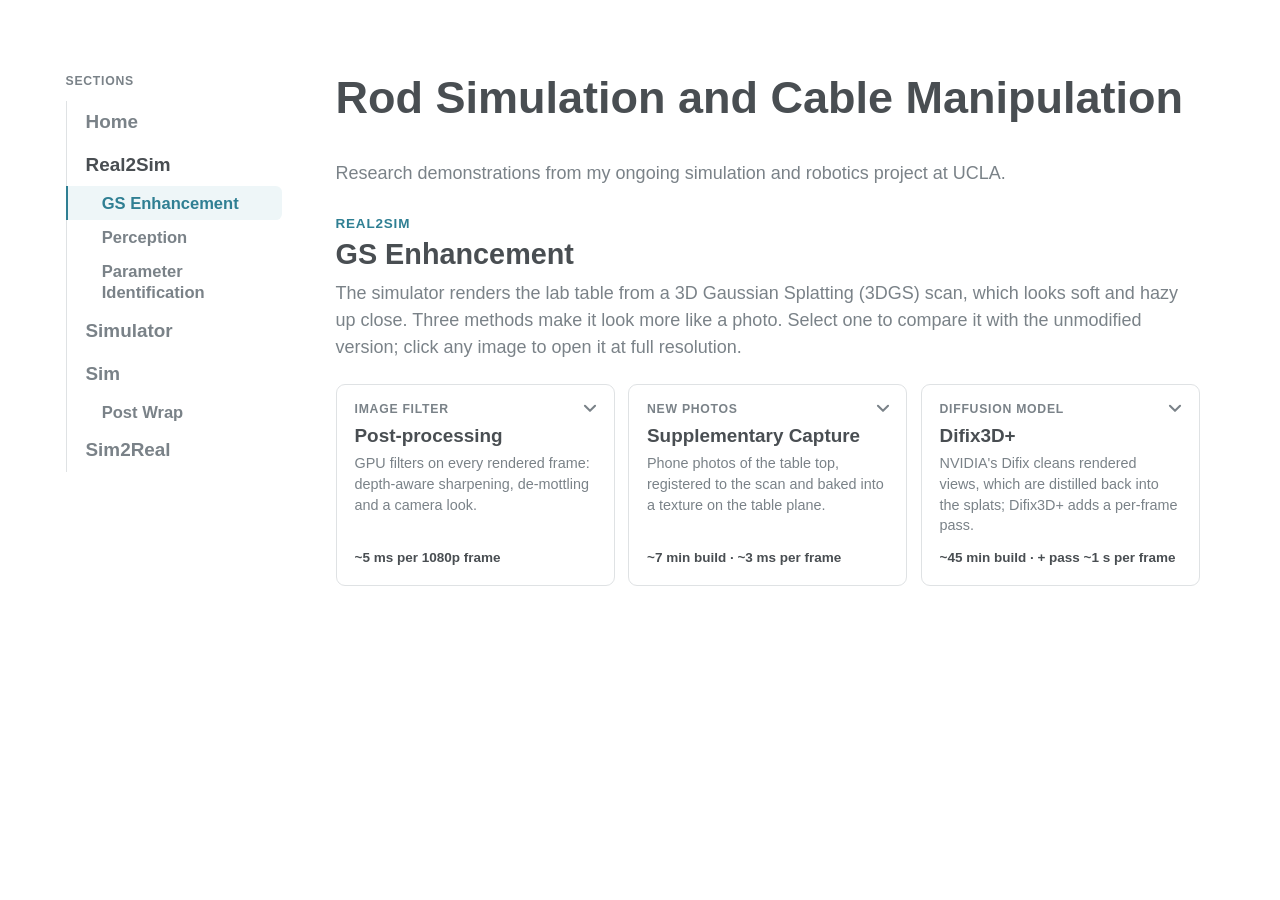
==== commit 253fe54f: "New Real2Sim > Parameter Identification page parameter-identification.html, listed under Real2Sim in" ====
--- a/gs-enhancement.html
+++ b/gs-enhancement.html
@@ -248,6 +248,7 @@
           <ul class="site-nav__sub">
             <li><a class="site-nav__link site-nav__link--sub" href="gs-enhancement.html" aria-current="page">GS Enhancement</a></li>
             <li><a class="site-nav__link site-nav__link--sub" href="perception.html">Perception</a></li>
+            <li><a class="site-nav__link site-nav__link--sub" href="parameter-identification.html">Parameter Identification</a></li>
           </ul>
         </li>
         <li><a class="site-nav__link" href="simulator.html">Simulator</a></li>
--- a/site.css
+++ b/site.css
@@ -182,12 +182,18 @@
   margin: 0 0 0.75rem;
 }
 
-.page-prose ul {
+.page-prose ul,
+.page-prose ol {
   margin: 0 0 0.85rem;
   padding-left: 1.3rem;
 }
 
-.page-prose li > ul {
+.page-prose ol {
+  padding-left: 1.5rem;
+}
+
+.page-prose li > ul,
+.page-prose li > ol {
   margin: 0.1rem 0 0.2rem;
 }
 
@@ -220,6 +226,54 @@
 
 .page-prose__term {
   font-weight: 700;
+}
+
+/* a note or paper the notes refer to by name */
+.page-prose__ref {
+  color: var(--text-light);
+  font-style: italic;
+}
+
+.page-prose sub {
+  font-size: 0.72em;
+  line-height: 0;
+}
+
+/* a small table, scrolling sideways on its own if a phone is too narrow */
+.page-prose__table {
+  margin: 0.25rem 0 1rem;
+  overflow-x: auto;
+}
+
+.page-prose table {
+  width: 100%;
+  border-collapse: collapse;
+  font-size: 0.9rem;
+  line-height: 1.5;
+}
+
+.page-prose th,
+.page-prose td {
+  padding: 0.4rem 0.6rem;
+  text-align: left;
+  vertical-align: top;
+  border-bottom: 1px solid var(--line);
+}
+
+.page-prose th {
+  color: var(--text-light);
+  font-size: 0.8rem;
+  font-weight: 700;
+  border-bottom-color: var(--line-strong);
+}
+
+/* short first and last columns (a time, a keyframe) stay on one line where there is room */
+@media (min-width: 600px) {
+  .page-prose th,
+  .page-prose td:first-child,
+  .page-prose td:last-child {
+    white-space: nowrap;
+  }
 }
 
 .page-prose__figure {
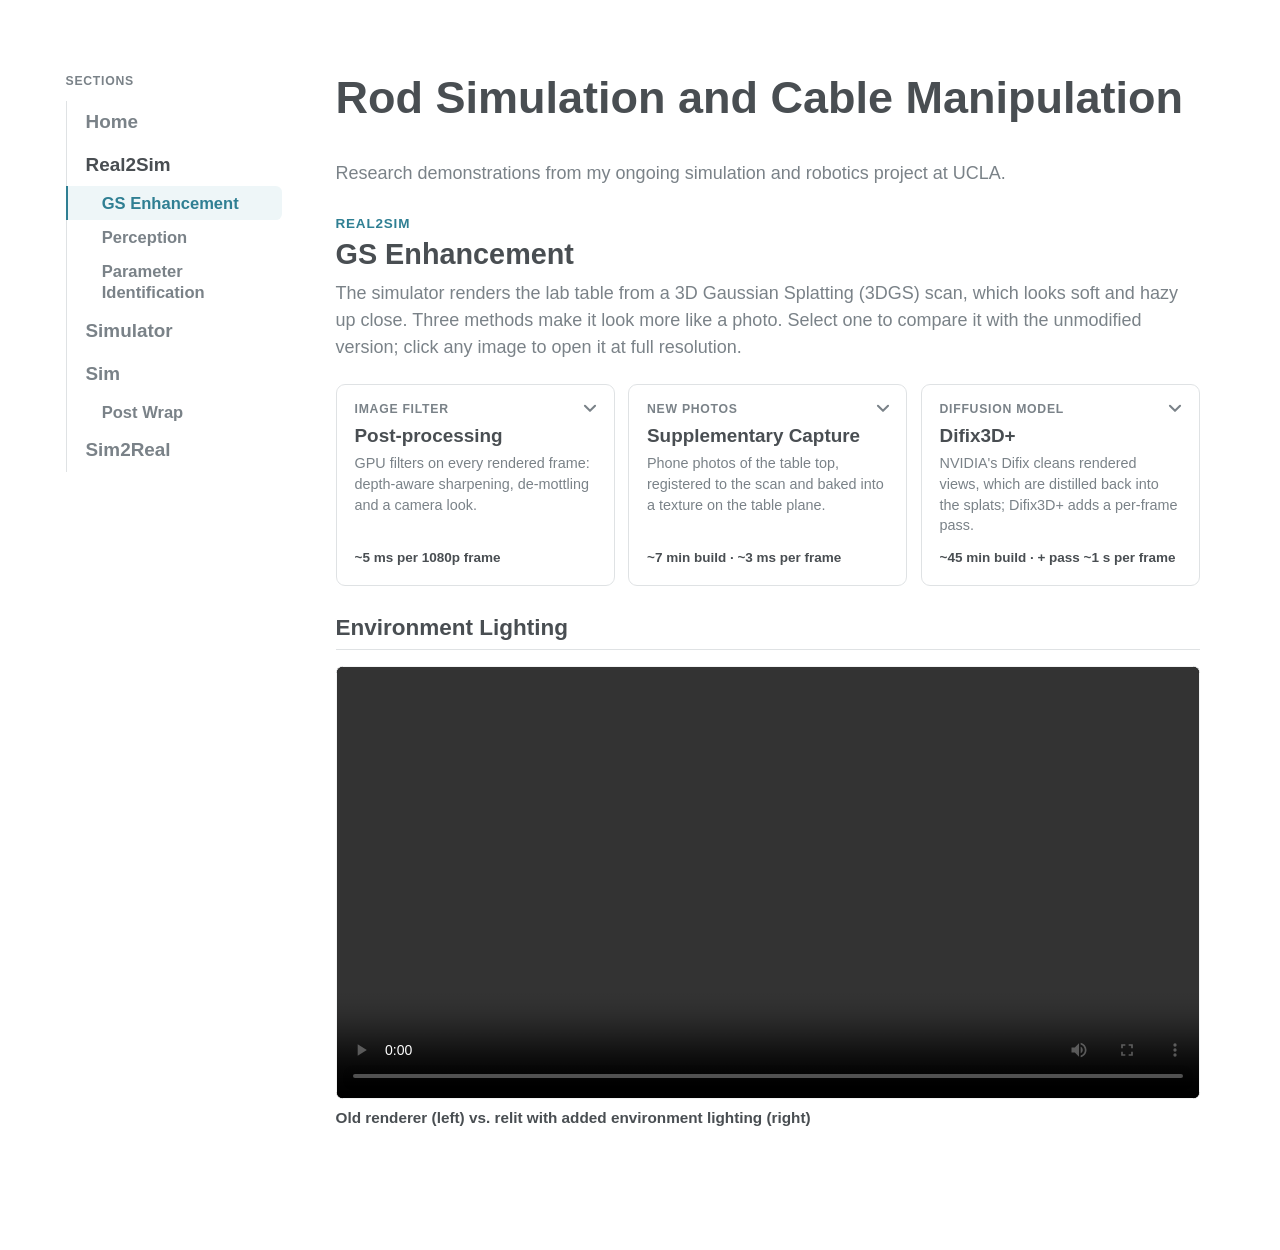
==== commit c1e48b3d: "GS environment lighting and real B vs. C comparison videos GS Enhancement: new Environment Lighting " ====
--- a/gs-enhancement.html
+++ b/gs-enhancement.html
@@ -436,6 +436,21 @@
             <figcaption>Monitor and keyboard: cleaner and sharper, but the “Lenovo” logo is rewritten.</figcaption>
           </figure>
         </div>
+
+        <section class="page-subsection" id="environment-light" aria-labelledby="environment-light-title">
+          <h3 class="page-subsection__title" id="environment-light-title">Environment Lighting</h3>
+
+          <div class="media-gallery">
+            <figure class="media-gallery__item media-gallery__item--wide">
+              <div class="media-gallery__media">
+                <video controls playsinline preload="metadata" aria-label="3DGS scene: old renderer (left) vs. relit with added environment lighting (right)">
+                  <source src="videos/3dgs_environment_light.mp4" type="video/mp4">
+                </video>
+              </div>
+              <figcaption>Old renderer (left) vs. relit with added environment lighting (right)</figcaption>
+            </figure>
+          </div>
+        </section>
       </section>
     </main>
   </div>
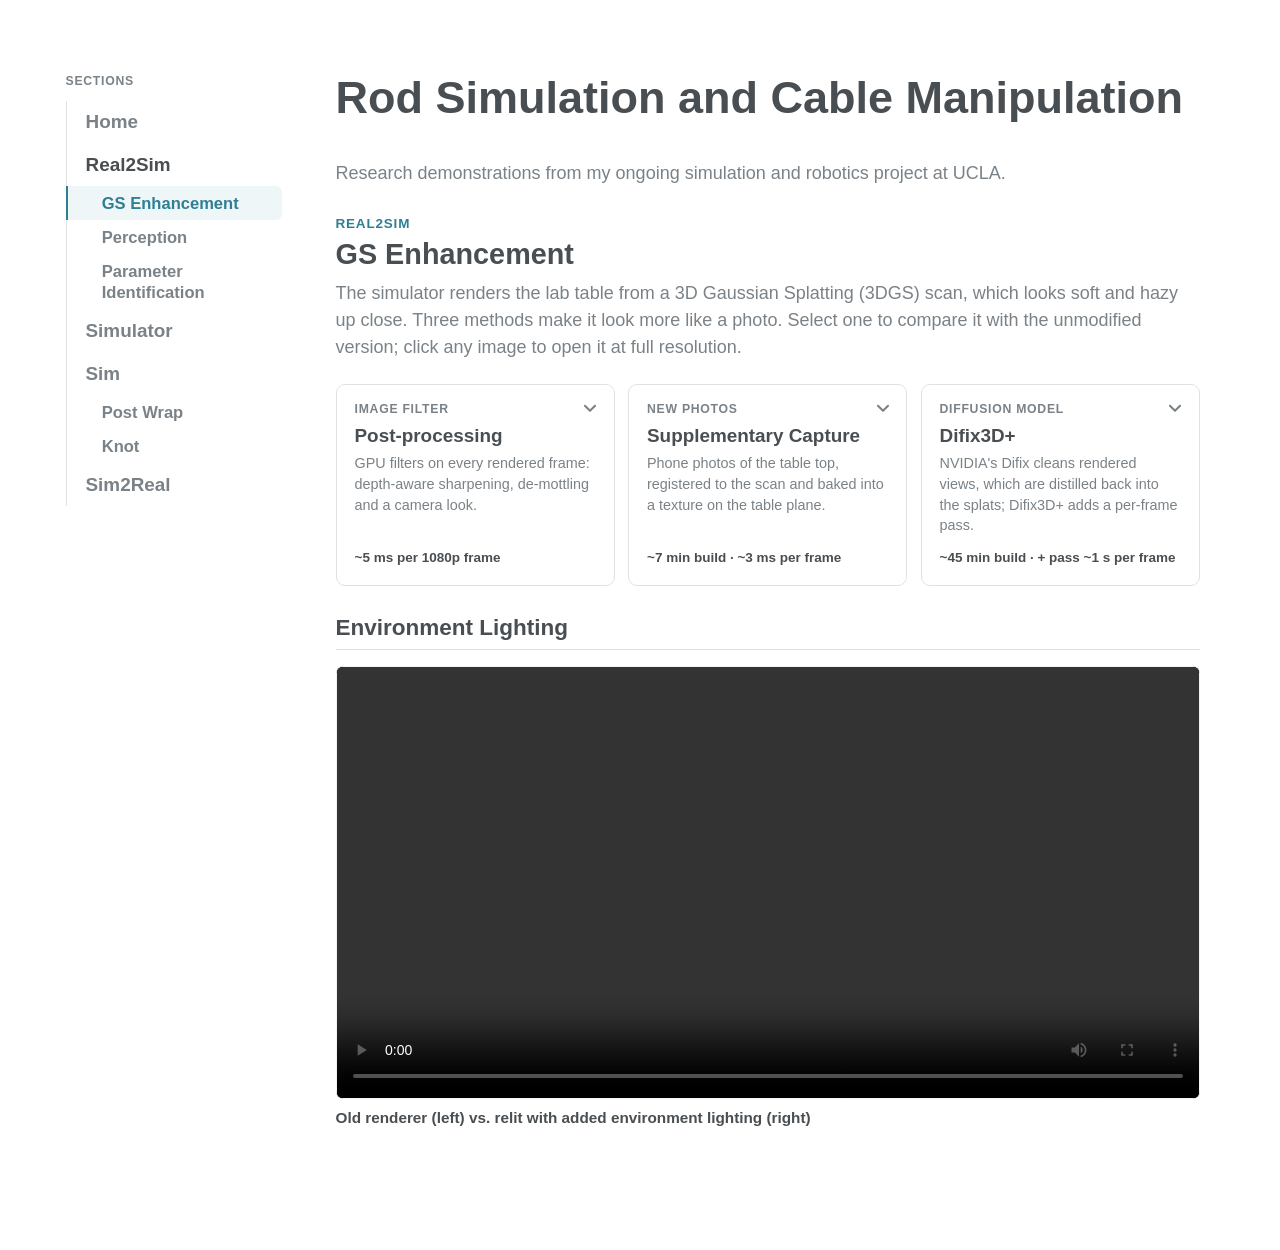
==== commit f9977948: "New Sim > Knot page: scripted expert twisting videos Knot sits next to Post Wrap under Sim in every " ====
--- a/gs-enhancement.html
+++ b/gs-enhancement.html
@@ -262,6 +262,12 @@
                 <li><a class="site-nav__link site-nav__link--deep" href="post-wrap.html#imitation-learning">Imitation Learning</a></li>
               </ul>
             </li>
+            <li>
+              <a class="site-nav__link site-nav__link--sub" href="knot.html">Knot</a>
+              <ul class="site-nav__sub site-nav__sub--deep">
+                <li><a class="site-nav__link site-nav__link--deep" href="knot.html#scripted-expert">Scripted Expert</a></li>
+              </ul>
+            </li>
           </ul>
         </li>
         <li><a class="site-nav__link" href="sim2real.html">Sim2Real</a></li>
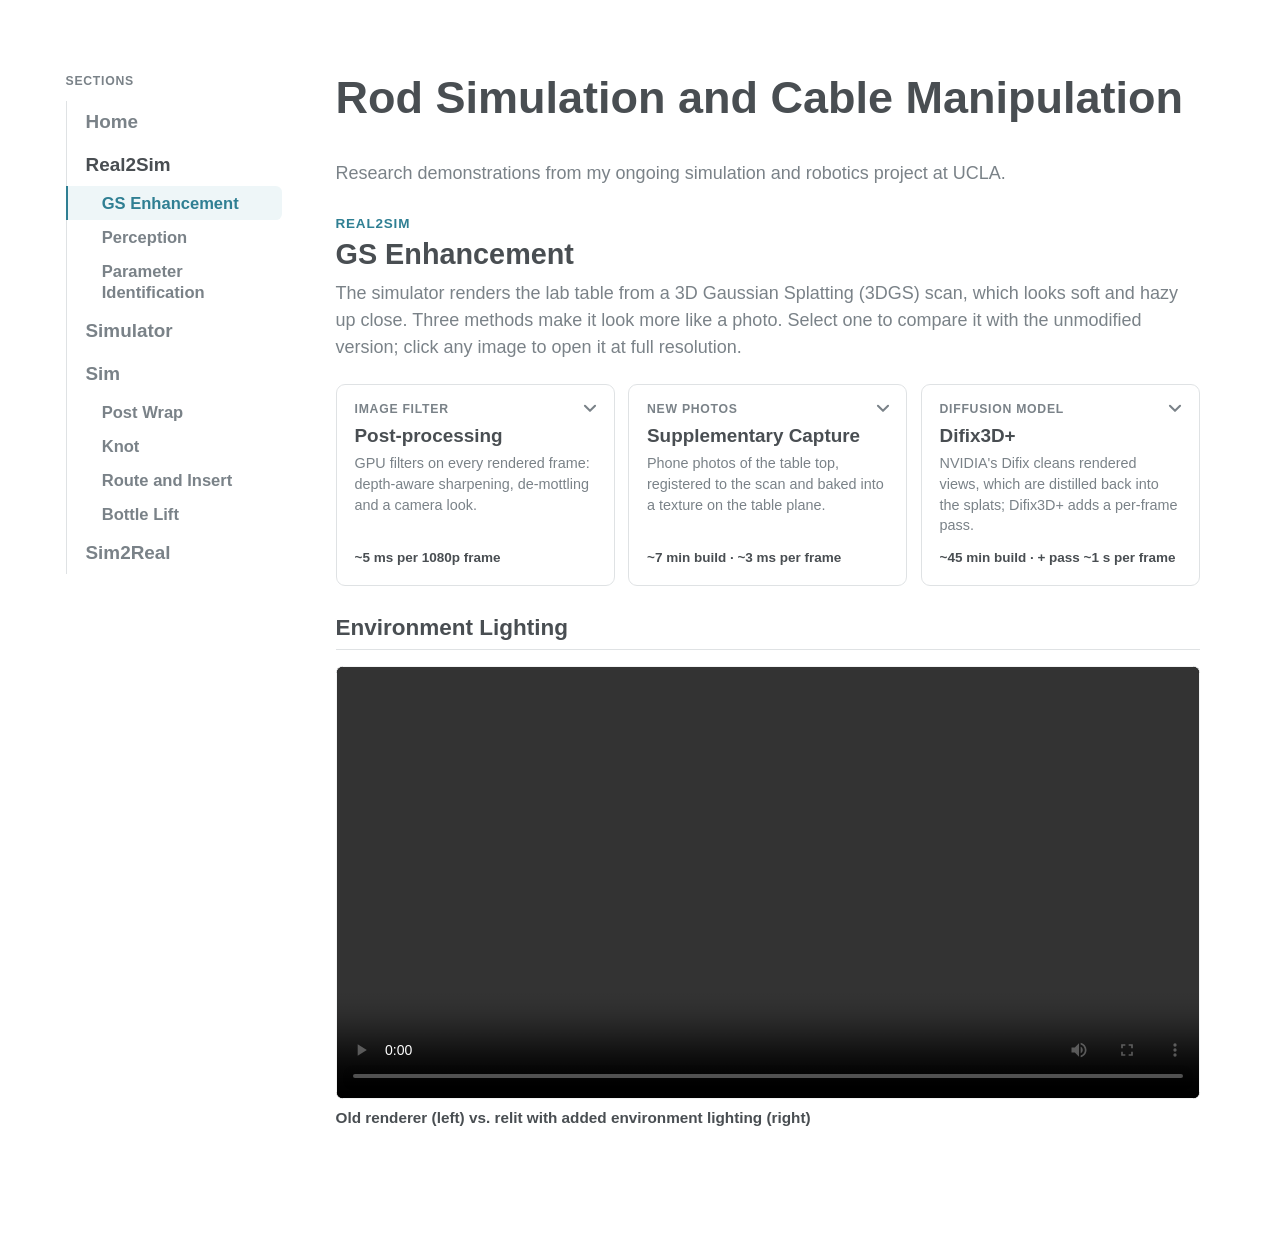
==== commit 00fcc611: "Sim: new pages Route and Insert and Bottle Lift, and the whole wrap-and-twist chain on Knot: one scr" ====
--- a/gs-enhancement.html
+++ b/gs-enhancement.html
@@ -259,13 +259,35 @@
               <a class="site-nav__link site-nav__link--sub" href="post-wrap.html">Post Wrap</a>
               <ul class="site-nav__sub site-nav__sub--deep">
                 <li><a class="site-nav__link site-nav__link--deep" href="post-wrap.html#mpc">MPC</a></li>
-                <li><a class="site-nav__link site-nav__link--deep" href="post-wrap.html#imitation-learning">Imitation Learning</a></li>
+                <li>
+                  <a class="site-nav__link site-nav__link--deep" href="post-wrap.html#imitation-learning">Imitation Learning</a>
+                  <ul class="site-nav__sub site-nav__sub--deeper" lang="zh-CN">
+                    <li><a class="site-nav__link site-nav__link--deeper" href="post-wrap.html#il-scripted">脚本做法</a></li>
+                    <li><a class="site-nav__link site-nav__link--deeper" href="post-wrap.html#il-v0">V0</a></li>
+                    <li><a class="site-nav__link site-nav__link--deeper" href="post-wrap.html#il-v1">V1-纯感知版</a></li>
+                    <li><a class="site-nav__link site-nav__link--deeper" href="post-wrap.html#il-v2">V2-双臂相机</a></li>
+                    <li><a class="site-nav__link site-nav__link--deeper" href="post-wrap.html#il-v3">V3-pi0.5</a></li>
+                    <li><a class="site-nav__link site-nav__link--deeper" href="post-wrap.html#il-v4-dp">V4-DP</a></li>
+                  </ul>
+                </li>
               </ul>
             </li>
             <li>
               <a class="site-nav__link site-nav__link--sub" href="knot.html">Knot</a>
               <ul class="site-nav__sub site-nav__sub--deep">
                 <li><a class="site-nav__link site-nav__link--deep" href="knot.html#scripted-expert">Scripted Expert</a></li>
+              </ul>
+            </li>
+            <li>
+              <a class="site-nav__link site-nav__link--sub" href="route-insert.html">Route and Insert</a>
+              <ul class="site-nav__sub site-nav__sub--deep">
+                <li><a class="site-nav__link site-nav__link--deep" href="route-insert.html#scripted-expert">Scripted Expert</a></li>
+              </ul>
+            </li>
+            <li>
+              <a class="site-nav__link site-nav__link--sub" href="bottle-lift.html">Bottle Lift</a>
+              <ul class="site-nav__sub site-nav__sub--deep">
+                <li><a class="site-nav__link site-nav__link--deep" href="bottle-lift.html#scripted-expert">Scripted Expert</a></li>
               </ul>
             </li>
           </ul>
--- a/site.css
+++ b/site.css
@@ -417,6 +417,13 @@
   padding: 0.25rem 0.5rem 0.25rem 2.6rem;
   font-size: 0.85rem;
   font-weight: 600;
+}
+
+/* a section's own parts (Post Wrap > Imitation Learning > V0 ... V4-DP), shown with that section's deep list */
+.site-nav__link--deeper {
+  padding: 0.15rem 0.5rem 0.15rem 3.4rem;
+  font-size: 0.8rem;
+  font-weight: 500;
 }
 
 .site-nav__link:focus-visible,
